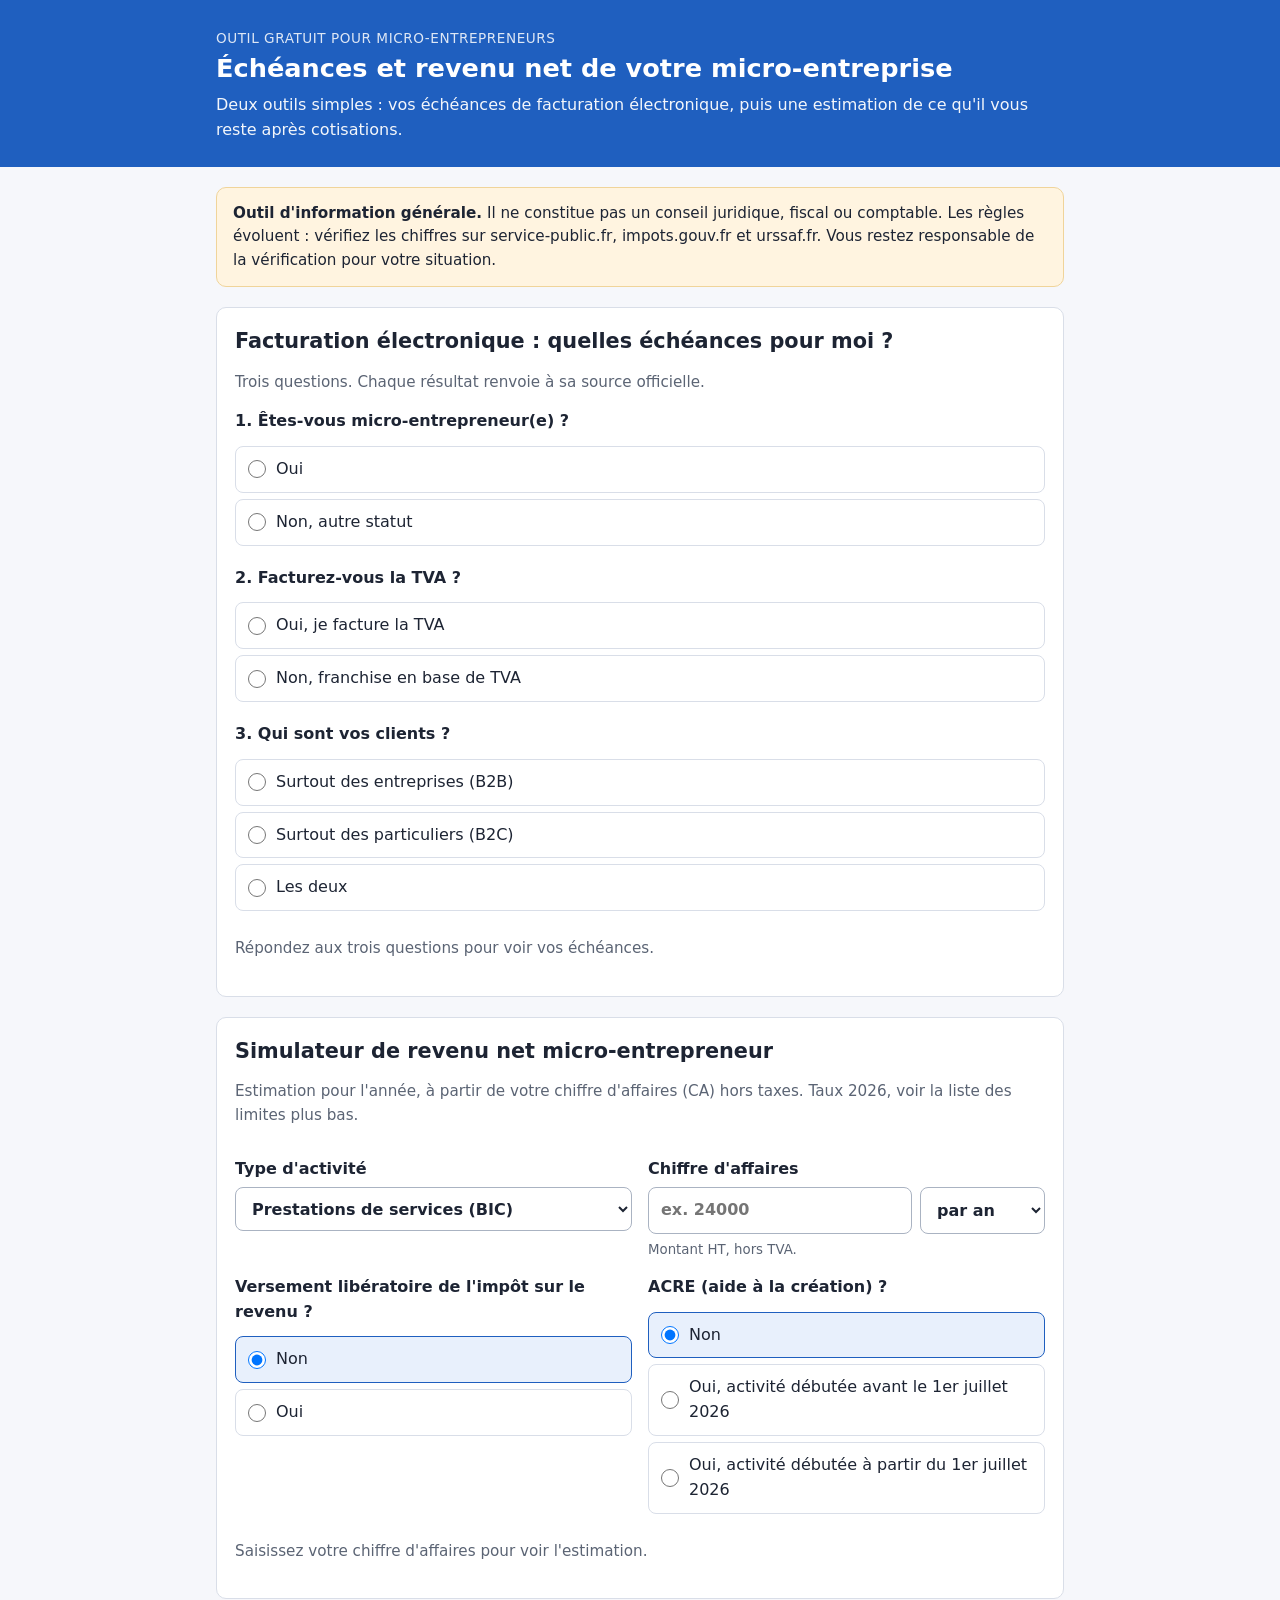
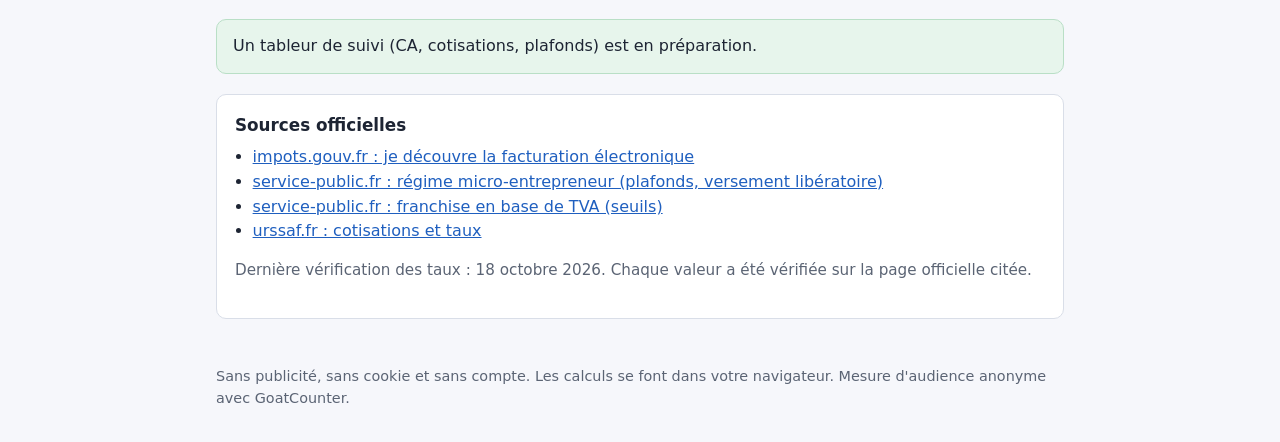
==== index.html @ c00ad5d5 "Outil échéances micro-entrepreneur, v1 Co-Authored-By: Claude Opus 5.5 <noreply@anthropic.com>" ====
<!doctype html>
<html lang="fr">
<head>
  <meta charset="utf-8">
  <meta name="viewport" content="width=device-width, initial-scale=1">
  <title>Échéances micro-entrepreneur : facturation électronique et revenu net</title>
  <meta name="description" content="Outil gratuit pour les micro-entrepreneurs : quelles échéances de facturation électronique vous concernent, et combien il vous reste après cotisations.">
  <link rel="stylesheet" href="style.css">
</head>
<body>

<header class="site-header">
  <div class="wrap">
    <p class="kicker">Outil gratuit pour micro-entrepreneurs</p>
    <h1>Échéances et revenu net de votre micro-entreprise</h1>
    <p class="lead">Deux outils simples : vos échéances de facturation électronique, puis une estimation de ce qu'il vous reste après cotisations.</p>
  </div>
</header>

<main class="wrap">

  <div class="disclaimer" role="note">
    <p><strong>Outil d'information générale.</strong> Il ne constitue pas un conseil juridique, fiscal ou comptable. Les règles évoluent : vérifiez les chiffres sur service-public.fr, impots.gouv.fr et urssaf.fr. Vous restez responsable de la vérification pour votre situation.</p>
  </div>

  <!-- ======================= SECTION 1 ======================= -->
  <section id="facturation" class="panel" aria-labelledby="titre-facturation">
    <h2 id="titre-facturation">Facturation électronique : quelles échéances pour moi ?</h2>
    <p class="muted">Trois questions. Chaque résultat renvoie à sa source officielle.</p>

    <form id="einvoice-form" novalidate>
      <fieldset>
        <legend>1. Êtes-vous micro-entrepreneur(e) ?</legend>
        <label class="choice"><input type="radio" name="micro" value="oui"> Oui</label>
        <label class="choice"><input type="radio" name="micro" value="non"> Non, autre statut</label>
      </fieldset>

      <fieldset>
        <legend>2. Facturez-vous la TVA ?</legend>
        <label class="choice"><input type="radio" name="tva" value="assujetti"> Oui, je facture la TVA</label>
        <label class="choice"><input type="radio" name="tva" value="franchise"> Non, franchise en base de TVA</label>
      </fieldset>

      <fieldset>
        <legend>3. Qui sont vos clients ?</legend>
        <label class="choice"><input type="radio" name="clients" value="b2b"> Surtout des entreprises (B2B)</label>
        <label class="choice"><input type="radio" name="clients" value="b2c"> Surtout des particuliers (B2C)</label>
        <label class="choice"><input type="radio" name="clients" value="both"> Les deux</label>
      </fieldset>
    </form>

    <div id="einvoice-results" class="results" aria-live="polite">
      <p class="muted">Répondez aux trois questions pour voir vos échéances.</p>
    </div>
  </section>

  <!-- ======================= SECTION 2 ======================= -->
  <section id="simulateur" class="panel" aria-labelledby="titre-simulateur">
    <h2 id="titre-simulateur">Simulateur de revenu net micro-entrepreneur</h2>
    <p class="muted">Estimation pour l'année, à partir de votre chiffre d'affaires (CA) hors taxes. Taux 2026, voir la liste des limites plus bas.</p>

    <form id="sim-form" novalidate>
      <div class="grid">
        <label class="field">
          <span>Type d'activité</span>
          <select name="activity">
            <option value="vente">Vente de marchandises (BIC)</option>
            <option value="services" selected>Prestations de services (BIC)</option>
            <option value="bnc">Prestations non commerciales (BNC, SSI)</option>
            <option value="cipav">Profession libérale réglementée (CIPAV)</option>
          </select>
        </label>

        <label class="field">
          <span>Chiffre d'affaires</span>
          <div class="inline">
            <input type="number" name="amount" min="0" step="100" inputmode="decimal" placeholder="ex. 24000" aria-describedby="ca-help">
            <select name="period" aria-label="Période du chiffre d'affaires">
              <option value="an" selected>par an</option>
              <option value="mois">par mois</option>
            </select>
          </div>
          <small id="ca-help">Montant HT, hors TVA.</small>
        </label>
      </div>

      <div class="grid">
        <fieldset>
          <legend>Versement libératoire de l'impôt sur le revenu ?</legend>
          <label class="choice"><input type="radio" name="vfl" value="non" checked> Non</label>
          <label class="choice"><input type="radio" name="vfl" value="oui"> Oui</label>
        </fieldset>

        <fieldset>
          <legend>ACRE (aide à la création) ?</legend>
          <label class="choice"><input type="radio" name="acre" value="non" checked> Non</label>
          <label class="choice"><input type="radio" name="acre" value="avant"> Oui, activité débutée avant le 1er juillet 2026</label>
          <label class="choice"><input type="radio" name="acre" value="apres"> Oui, activité débutée à partir du 1er juillet 2026</label>
        </fieldset>
      </div>
    </form>

    <div id="sim-results" class="results" aria-live="polite">
      <p class="muted">Saisissez votre chiffre d'affaires pour voir l'estimation.</p>
    </div>
  </section>

  <!-- ======================= CTA ======================= -->
  <aside class="cta" aria-label="Suite de l'outil">
    <p>Un tableur de suivi (CA, cotisations, plafonds) est en préparation.</p>
  </aside>

  <!-- ======================= SOURCES ======================= -->
  <section class="panel small" aria-labelledby="titre-sources">
    <h2 id="titre-sources">Sources officielles</h2>
    <ul>
      <li><a href="https://www.impots.gouv.fr/professionnel/je-decouvre-la-facturation-electronique">impots.gouv.fr : je découvre la facturation électronique</a></li>
      <li><a href="https://entreprendre.service-public.gouv.fr/vosdroits/F23267">service-public.fr : régime micro-entrepreneur (plafonds, versement libératoire)</a></li>
      <li><a href="https://entreprendre.service-public.gouv.fr/vosdroits/F21746">service-public.fr : franchise en base de TVA (seuils)</a></li>
      <li><a href="https://www.urssaf.fr">urssaf.fr : cotisations et taux</a></li>
    </ul>
    <p class="muted">Dernière vérification des taux : 18 octobre 2026. Chaque valeur a été vérifiée sur la page officielle citée.</p>
  </section>

</main>

<footer class="site-footer">
  <div class="wrap">
    <p>Sans publicité, sans cookie et sans compte. Les calculs se font dans votre navigateur. Mesure d'audience anonyme avec GoatCounter.</p>
  </div>
</footer>

<script src="app.js"></script>
<script data-goatcounter="https://micro-echeances.goatcounter.com/count" async src="//gc.zgo.at/count.js"></script>
</body>
</html>
---- style.css ----
/* Échéances micro-entrepreneur : styles. Aucune ressource externe. */

:root {
  --ink: #1d2433;
  --muted: #5b6474;
  --line: #d9dee8;
  --bg: #f6f7fb;
  --card: #ffffff;
  --accent: #1f5fbf;
  --accent-soft: #e8f0fc;
  --warn: #8a5300;
  --warn-soft: #fff4e0;
  --ok: #1d6b3a;
  --ok-soft: #e7f5ec;
  --radius: 10px;
}

* { box-sizing: border-box; }

html { -webkit-text-size-adjust: 100%; }

body {
  margin: 0;
  font-family: system-ui, -apple-system, "Segoe UI", Roboto, Helvetica, Arial, sans-serif;
  font-size: 1rem;
  line-height: 1.55;
  color: var(--ink);
  background: var(--bg);
}

.wrap {
  max-width: 880px;
  margin: 0 auto;
  padding: 0 16px;
}

.site-header {
  background: var(--accent);
  color: #fff;
  padding: 28px 0 24px;
}
.site-header h1 {
  font-size: 1.6rem;
  line-height: 1.25;
  margin: 4px 0 8px;
}
.site-header .lead { margin: 0; opacity: .95; }
.kicker {
  margin: 0;
  font-size: .85rem;
  text-transform: uppercase;
  letter-spacing: .04em;
  opacity: .85;
}

main.wrap { padding-top: 20px; padding-bottom: 8px; }

h2 {
  font-size: 1.3rem;
  line-height: 1.3;
  margin: 0 0 6px;
}

.panel {
  background: var(--card);
  border: 1px solid var(--line);
  border-radius: var(--radius);
  padding: 20px 18px;
  margin-bottom: 20px;
}
.panel.small h2 { font-size: 1.05rem; }
.panel.small ul { padding-left: 1.1rem; margin: 8px 0; }

.muted { color: var(--muted); font-size: .95rem; }

fieldset {
  border: 0;
  margin: 14px 0 0;
  padding: 0;
  min-width: 0;
}
legend {
  font-weight: 600;
  padding: 0;
  margin-bottom: 6px;
}

.choice {
  display: flex;
  align-items: center;
  gap: 10px;
  padding: 10px 12px;
  margin: 6px 0;
  border: 1px solid var(--line);
  border-radius: 8px;
  cursor: pointer;
  min-height: 44px;
}
.choice:has(input:checked) {
  border-color: var(--accent);
  background: var(--accent-soft);
}
.choice input { width: 18px; height: 18px; margin: 0; flex: 0 0 auto; }

.grid {
  display: grid;
  gap: 16px;
  grid-template-columns: 1fr;
}
@media (min-width: 640px) {
  .grid { grid-template-columns: 1fr 1fr; }
}

.field {
  display: flex;
  flex-direction: column;
  gap: 6px;
  margin-top: 14px;
  font-weight: 600;
}
.field small { font-weight: 400; color: var(--muted); }

input[type="number"],
select {
  font: inherit;
  padding: 10px 12px;
  border: 1px solid #aab3c2;
  border-radius: 8px;
  background: #fff;
  color: var(--ink);
  min-height: 44px;
  width: 100%;
}
.inline { display: flex; gap: 8px; }
.inline input { flex: 1 1 auto; min-width: 0; }
.inline select { flex: 0 0 auto; width: auto; }

.results { margin-top: 20px; }

.card {
  border: 1px solid var(--line);
  border-left: 5px solid var(--accent);
  border-radius: 8px;
  padding: 14px 16px;
  margin: 12px 0;
  background: #fff;
}
.card h3 { margin: 0 0 4px; font-size: 1.05rem; }
.card .when { font-weight: 600; color: var(--accent); margin: 0 0 6px; }
.card.done { border-left-color: var(--ok); }
.card.done .when { color: var(--ok); }
.card.warn, .notice.warn {
  border-left-color: var(--warn);
  background: var(--warn-soft);
}
.card p { margin: 6px 0; }
.card .src { font-size: .9rem; margin: 8px 0 0; }

.notice {
  border-radius: 8px;
  padding: 12px 14px;
  margin: 12px 0;
  background: var(--accent-soft);
  border-left: 5px solid var(--accent);
}

.table-wrap { overflow-x: auto; }
table.sim {
  width: 100%;
  border-collapse: collapse;
  margin-top: 8px;
}
table.sim th,
table.sim td {
  text-align: left;
  padding: 10px 8px;
  border-bottom: 1px solid var(--line);
  vertical-align: top;
}
table.sim th { font-weight: 500; }
table.sim td { text-align: right; white-space: nowrap; font-variant-numeric: tabular-nums; }
table.sim tr.total th, table.sim tr.total td { font-weight: 700; border-top: 2px solid var(--ink); }
table.sim .note { display: block; font-size: .85rem; color: var(--muted); white-space: normal; font-weight: 400; }

.progress {
  height: 10px;
  background: #e4e8f0;
  border-radius: 999px;
  overflow: hidden;
  margin: 6px 0 4px;
}
.progress > span {
  display: block;
  height: 100%;
  background: var(--accent);
}
.progress > span.over { background: var(--warn); }

.disclaimer {
  background: var(--warn-soft);
  border: 1px solid #f0d49a;
  border-radius: var(--radius);
  padding: 14px 16px;
  margin-bottom: 20px;
  font-size: .95rem;
}
.disclaimer p { margin: 0; }

.cta {
  background: var(--ok-soft);
  border: 1px solid #b9dfc6;
  border-radius: var(--radius);
  padding: 14px 16px;
  margin-bottom: 20px;
}
.cta p { margin: 0; }

a { color: var(--accent); }

.site-footer {
  padding: 18px 0 32px;
  color: var(--muted);
  font-size: .9rem;
}
.site-footer p { margin: 0; }

:focus-visible {
  outline: 3px solid #ffb703;
  outline-offset: 2px;
}
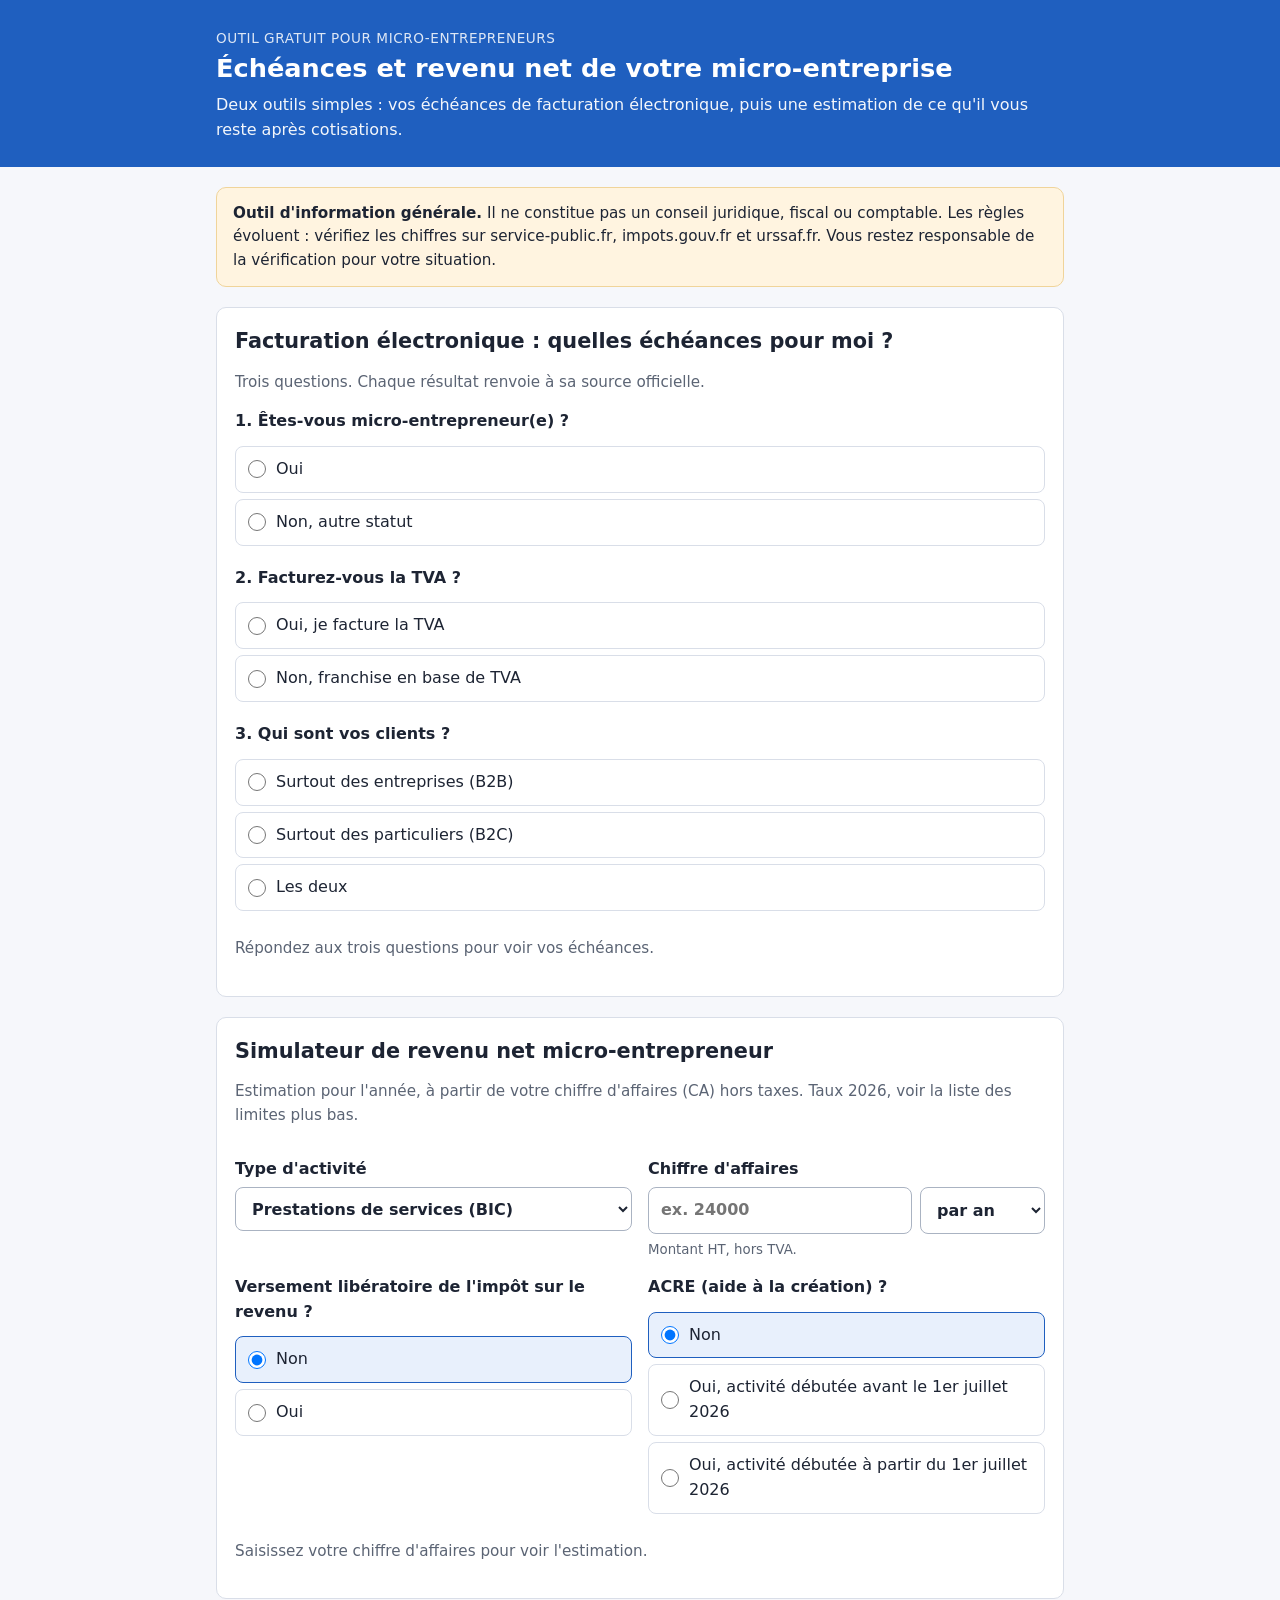
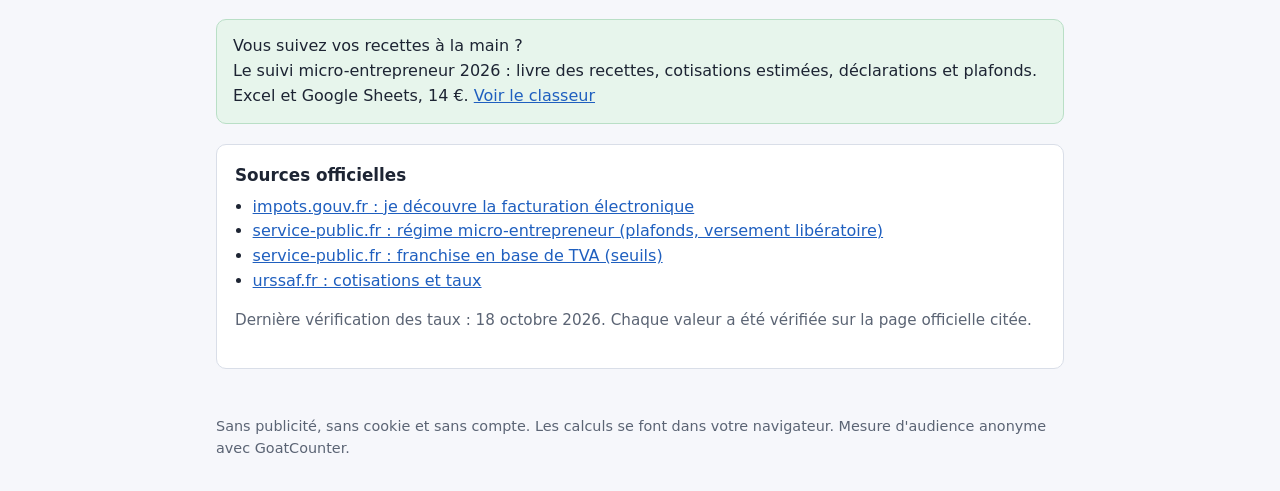
==== commit 4ec9d070: "Link to the Suivi micro-entrepreneur 2026 workbook Co-Authored-By: Claude Opus 5.5 <noreply@anthropi" ====
--- a/index.html
+++ b/index.html
@@ -107,7 +107,9 @@
 
   <!-- ======================= CTA ======================= -->
   <aside class="cta" aria-label="Suite de l'outil">
-    <p>Un tableur de suivi (CA, cotisations, plafonds) est en préparation.</p>
+    <p>Vous suivez vos recettes à la main ?<br>
+    Le suivi micro-entrepreneur 2026 : livre des recettes, cotisations estimées, déclarations et plafonds. Excel et Google Sheets, 14 €.
+    <a href="https://lesferay.gumroad.com/l/suivi-micro-2026" data-goatcounter-click="clic-boutique-suivi-2026">Voir le classeur</a></p>
   </aside>
 
   <!-- ======================= SOURCES ======================= -->
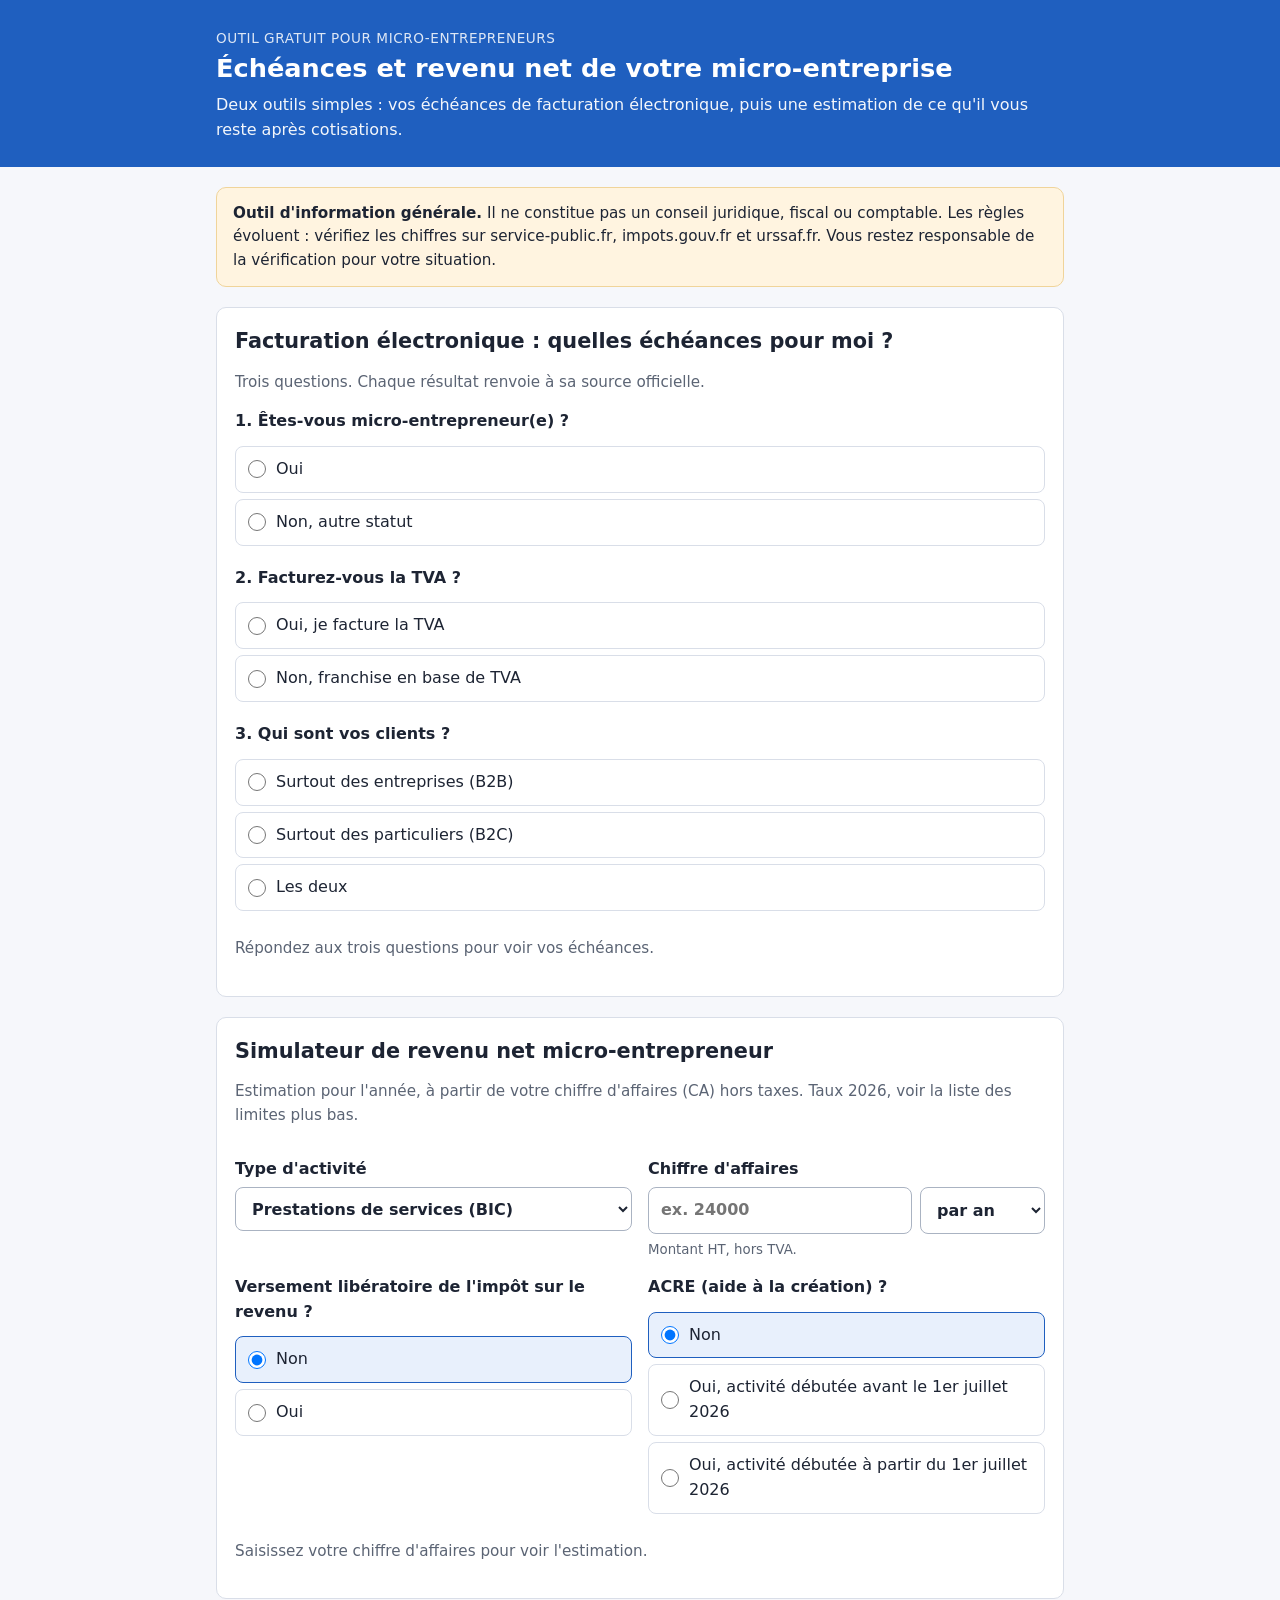
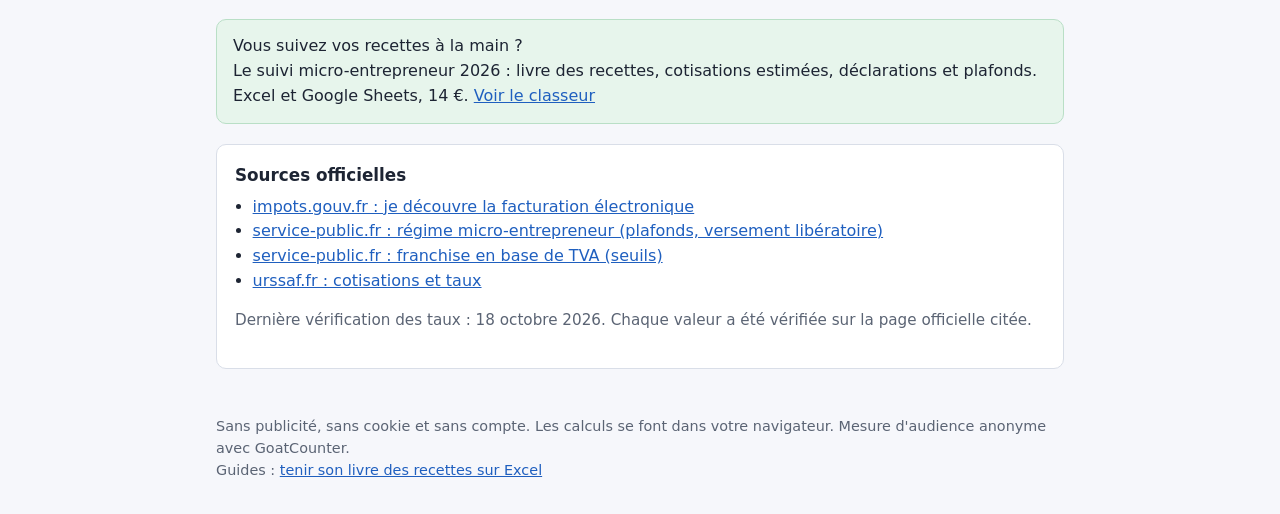
==== commit 2999d29a: "Guide: tenir son livre des recettes sur Excel; sitemap and robots.txt Co-Authored-By: Claude Opus 5." ====
--- a/index.html
+++ b/index.html
@@ -129,6 +129,7 @@
 <footer class="site-footer">
   <div class="wrap">
     <p>Sans publicité, sans cookie et sans compte. Les calculs se font dans votre navigateur. Mesure d'audience anonyme avec GoatCounter.</p>
+    <p>Guides : <a href="livre-des-recettes-excel.html">tenir son livre des recettes sur Excel</a></p>
   </div>
 </footer>
 
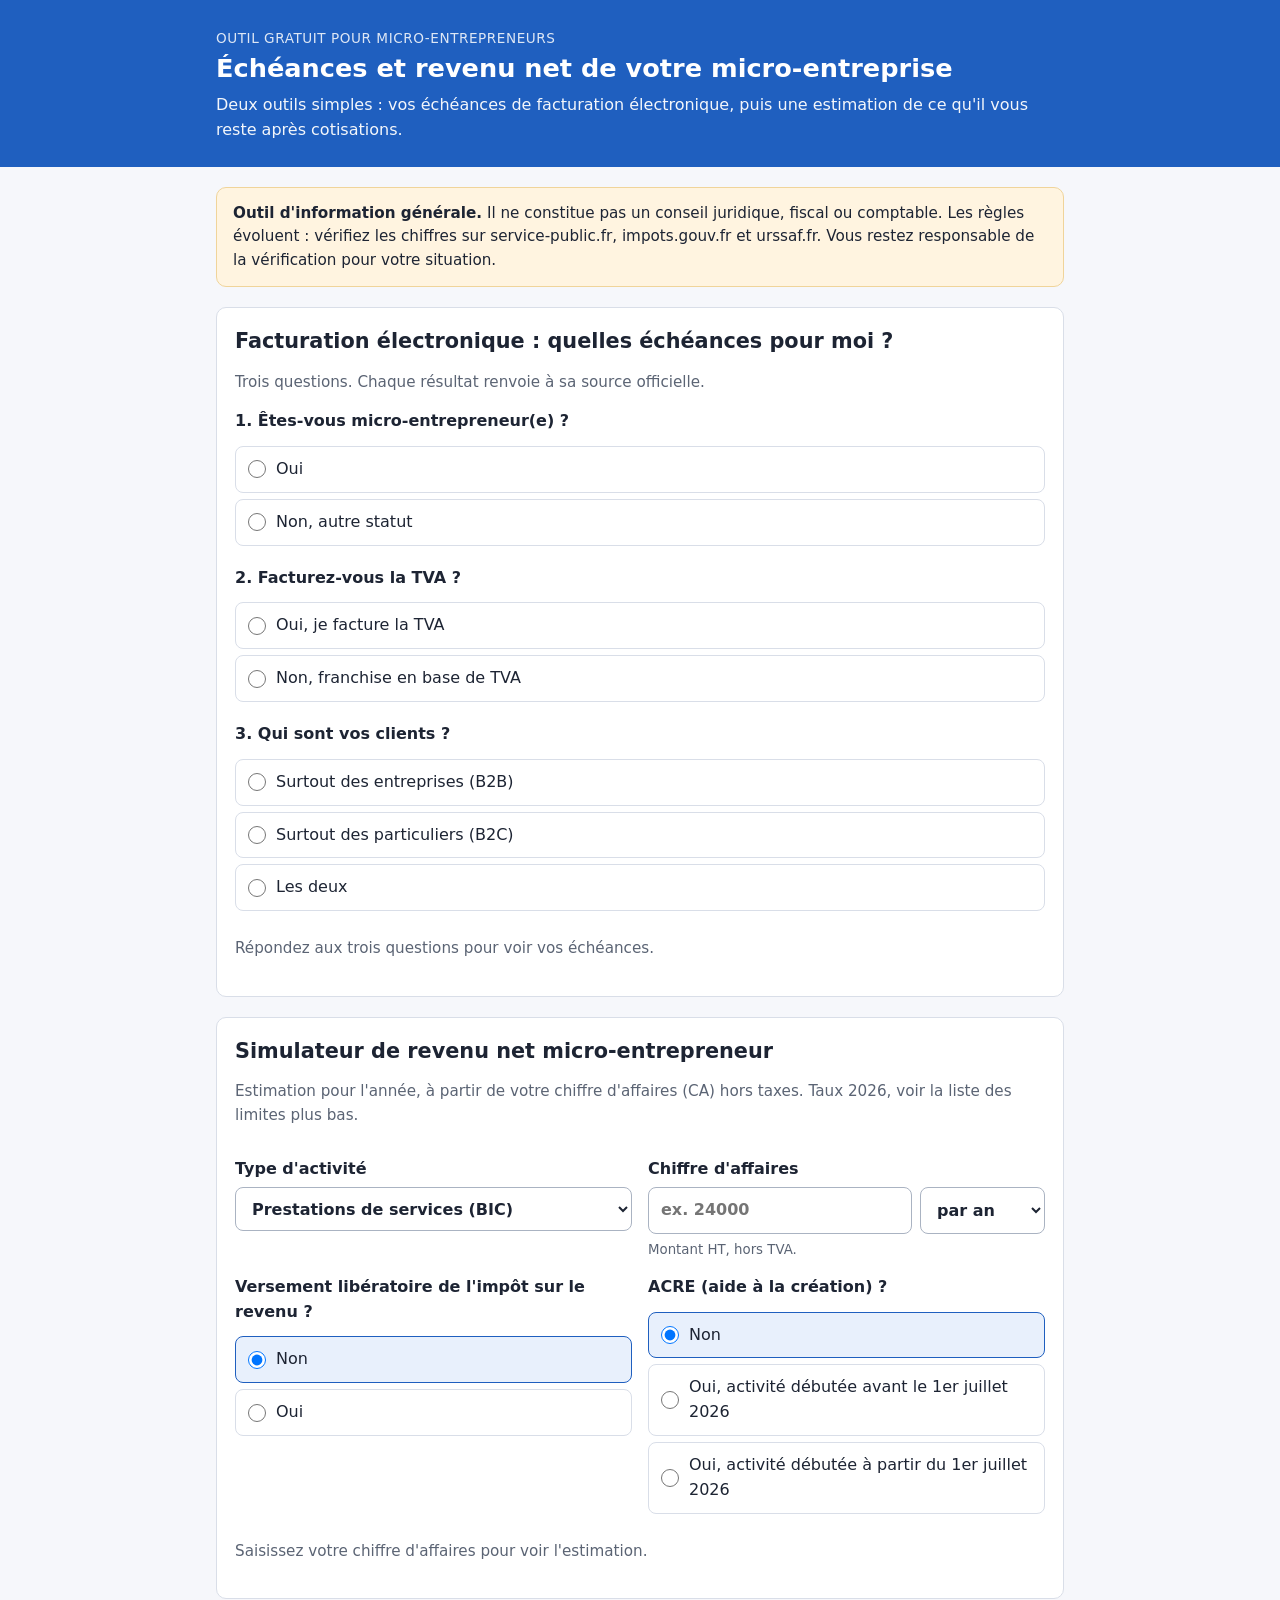
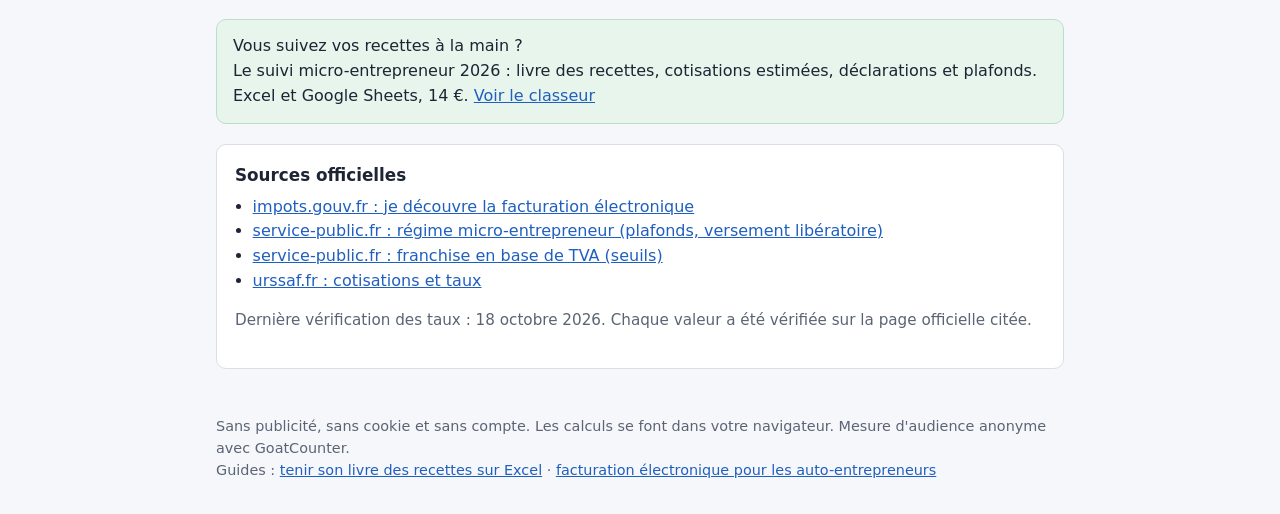
==== commit 14e37607: "Add guide: facturation électronique pour les auto-entrepreneurs Co-Authored-By: Claude Opus 5.5 <nor" ====
--- a/index.html
+++ b/index.html
@@ -129,7 +129,7 @@
 <footer class="site-footer">
   <div class="wrap">
     <p>Sans publicité, sans cookie et sans compte. Les calculs se font dans votre navigateur. Mesure d'audience anonyme avec GoatCounter.</p>
-    <p>Guides : <a href="livre-des-recettes-excel.html">tenir son livre des recettes sur Excel</a></p>
+    <p>Guides : <a href="livre-des-recettes-excel.html">tenir son livre des recettes sur Excel</a> · <a href="facturation-electronique-auto-entrepreneur.html">facturation électronique pour les auto-entrepreneurs</a></p>
   </div>
 </footer>
 
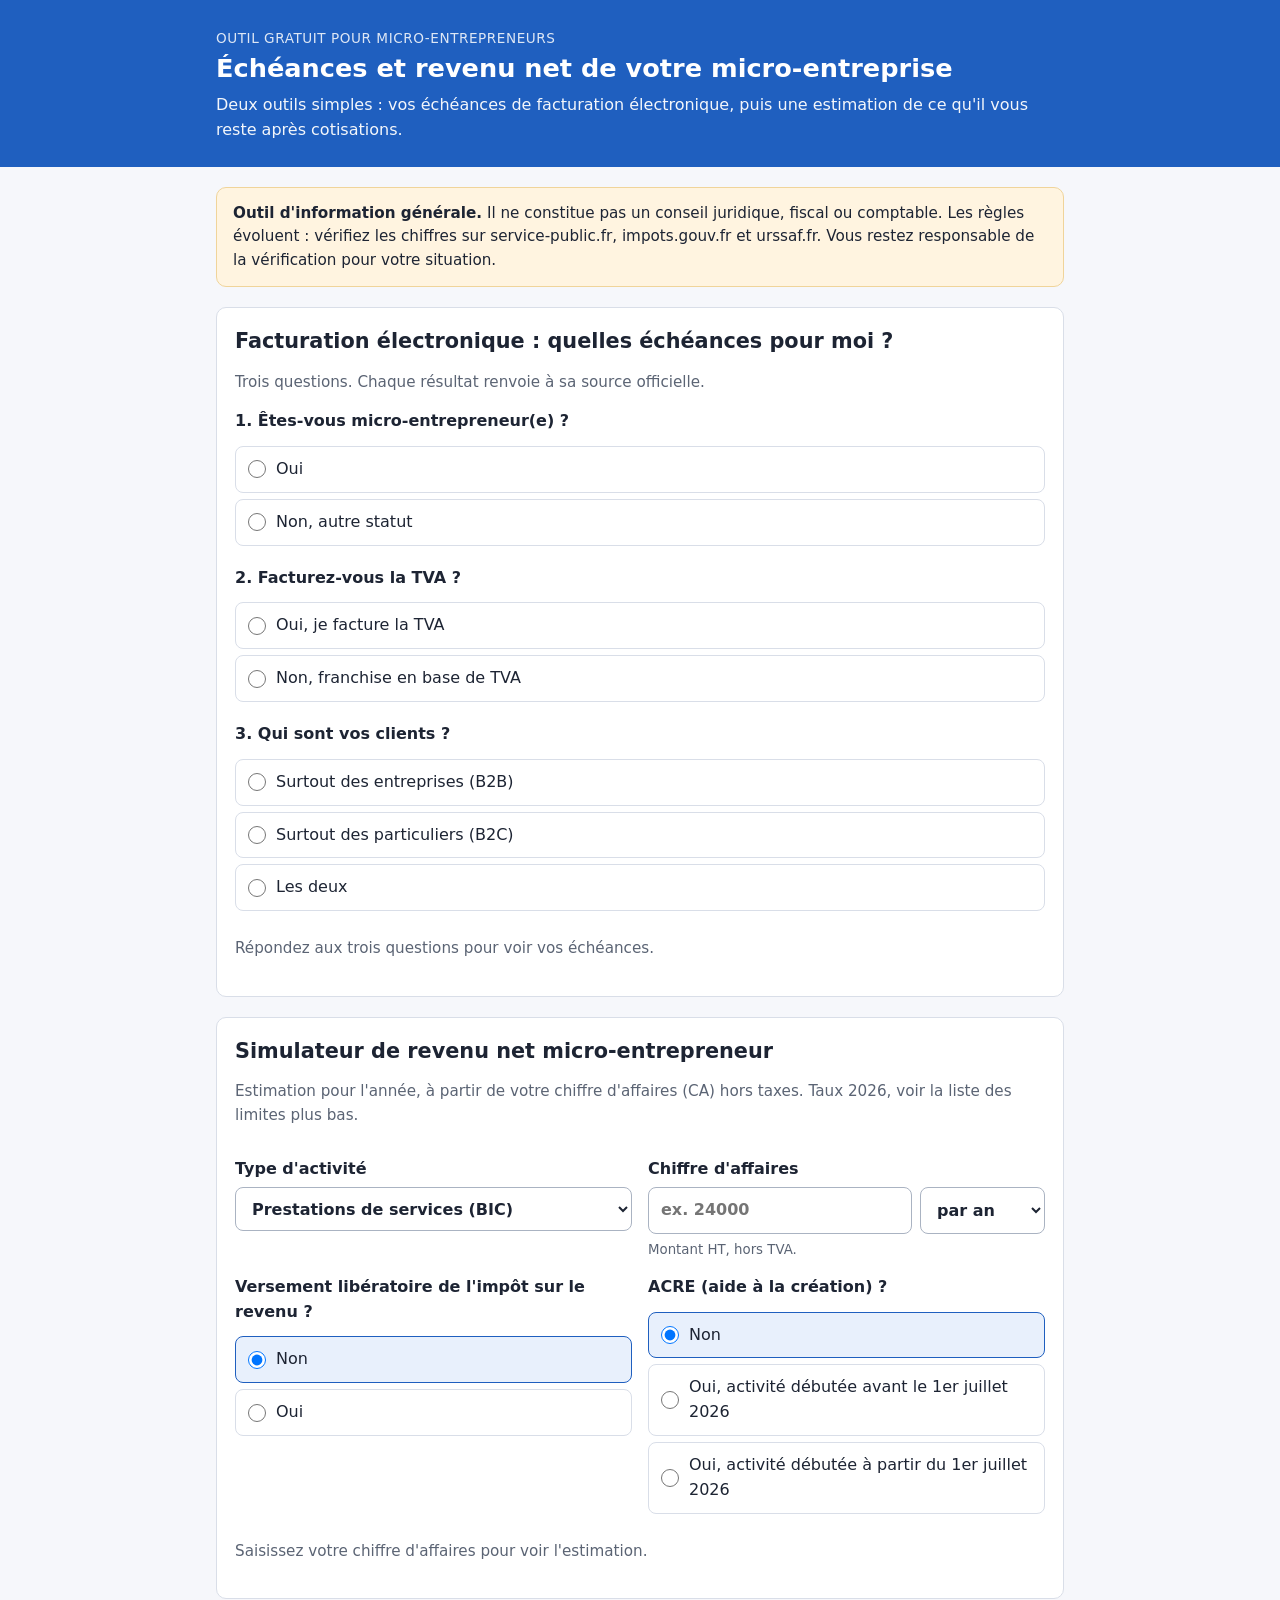
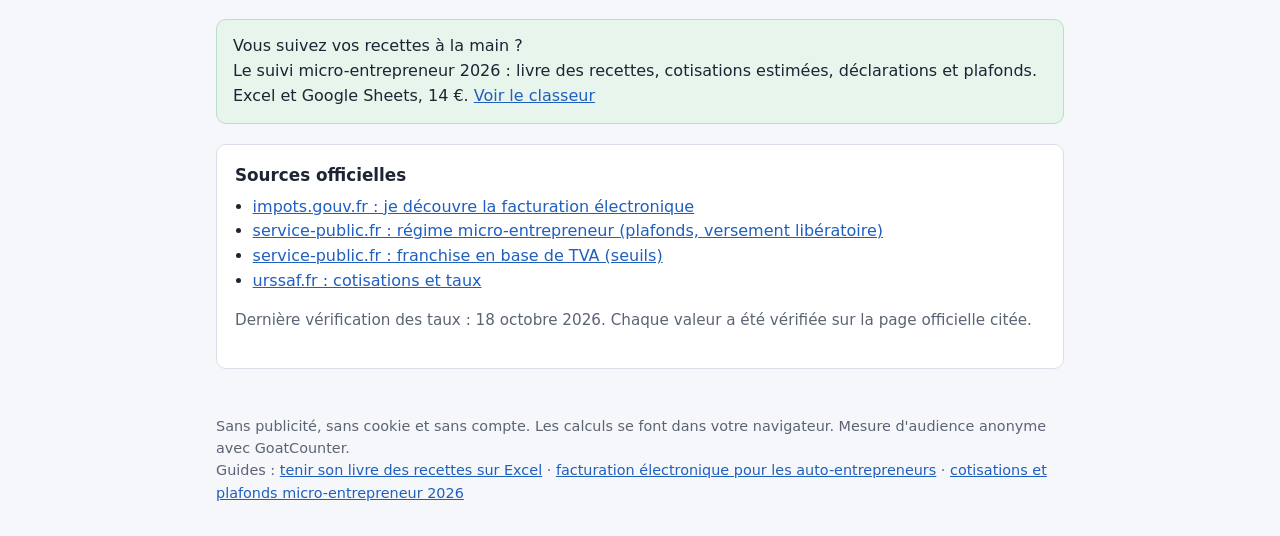
==== commit 6239dab8: "Guide: cotisations et plafonds micro-entrepreneur 2026 Co-Authored-By: Claude Opus 5.5 <noreply@anth" ====
--- a/index.html
+++ b/index.html
@@ -129,7 +129,7 @@
 <footer class="site-footer">
   <div class="wrap">
     <p>Sans publicité, sans cookie et sans compte. Les calculs se font dans votre navigateur. Mesure d'audience anonyme avec GoatCounter.</p>
-    <p>Guides : <a href="livre-des-recettes-excel.html">tenir son livre des recettes sur Excel</a> · <a href="facturation-electronique-auto-entrepreneur.html">facturation électronique pour les auto-entrepreneurs</a></p>
+    <p>Guides : <a href="livre-des-recettes-excel.html">tenir son livre des recettes sur Excel</a> · <a href="facturation-electronique-auto-entrepreneur.html">facturation électronique pour les auto-entrepreneurs</a> · <a href="cotisations-plafonds-micro-entrepreneur-2026.html">cotisations et plafonds micro-entrepreneur 2026</a></p>
   </div>
 </footer>
 
